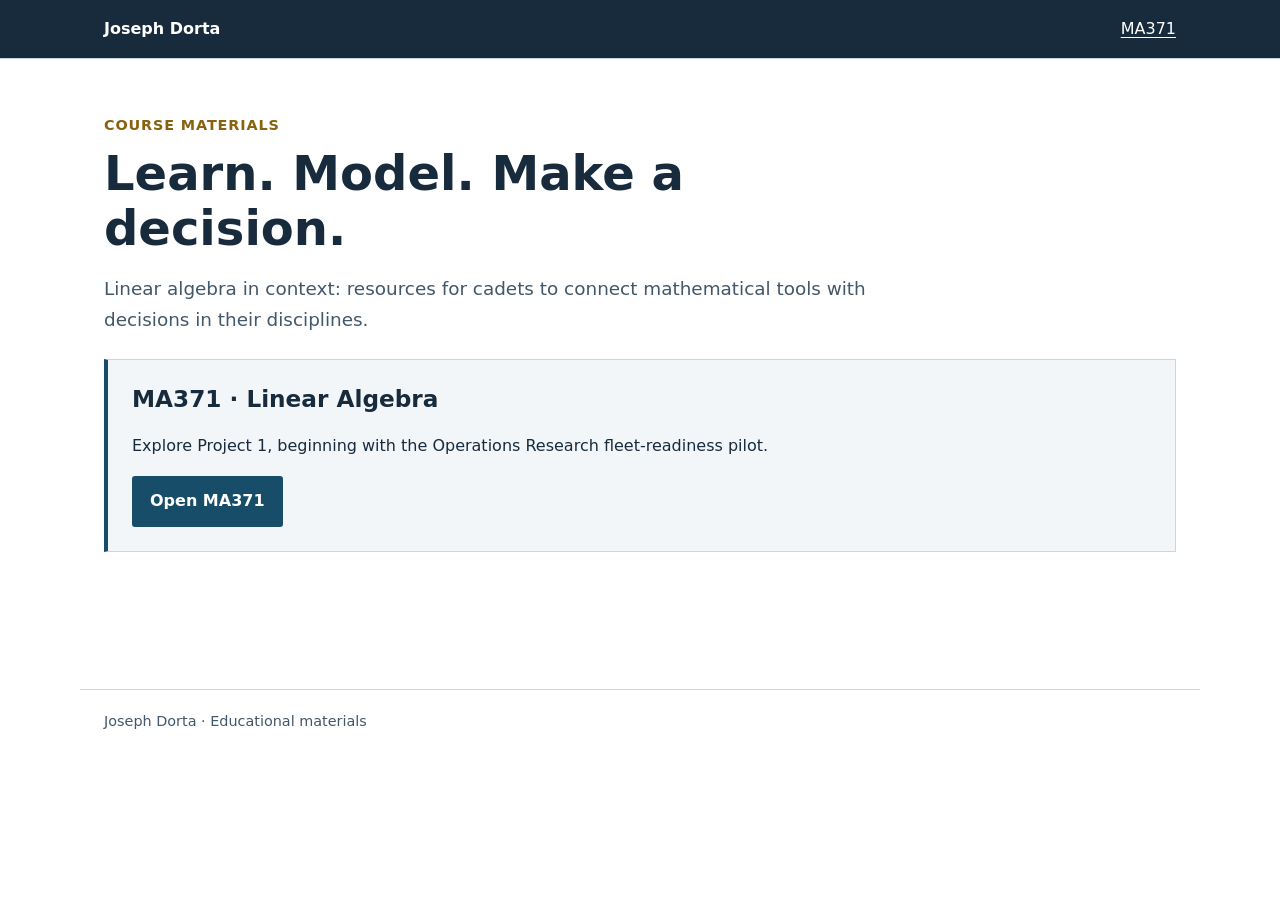
==== index.html @ 38697d87 "Publish MA371 project hub and student-facing OR pilot" ====
<!doctype html>
<html lang="en"><head><meta charset="utf-8"><meta name="viewport" content="width=device-width, initial-scale=1"><title>Joseph Dorta | Course materials</title><meta name="description" content="Joseph Dorta's course materials and linear algebra projects."><link rel="stylesheet" href="assets/style.css"><link rel="icon" href="assets/favicon.svg" type="image/svg+xml"></head>
<body><header class="site-header"><div class="wrap"><a class="brand" href="./">Joseph Dorta</a><nav aria-label="Main"><a href="ma371/">MA371</a></nav></div></header><main id="main" class="wrap"><p class="eyebrow">Course materials</p><h1>Learn. Model. Make a decision.</h1><p class="lead">Linear algebra in context: resources for cadets to connect mathematical tools with decisions in their disciplines.</p><section class="panel"><h2>MA371 · Linear Algebra</h2><p>Explore Project 1, beginning with the Operations Research fleet-readiness pilot.</p><a class="button" href="ma371/">Open MA371</a></section></main><footer class="wrap">Joseph Dorta · Educational materials</footer></body></html>
---- assets/style.css ----
:root{color-scheme:light;--ink:#172b3d;--muted:#43576a;--accent:#174d68;--gold:#88620e;--line:#cad5df;--paper:#fff;--wash:#f2f6f9;--focus:#9d3b0b}*{box-sizing:border-box}html{font-size:100%}body{margin:0;background:var(--paper);color:var(--ink);font-family:system-ui,-apple-system,"Segoe UI",sans-serif;font-size:1rem;line-height:1.65}a{color:var(--accent);text-underline-offset:.2em}a:hover{text-decoration-thickness:2px}a:focus-visible,summary:focus-visible{outline:3px solid var(--focus);outline-offset:4px}.wrap{max-width:1120px;margin:auto;padding:0 1.5rem}.site-header{border-bottom:1px solid var(--line);background:var(--ink);color:#fff}.site-header .wrap{display:flex;align-items:center;justify-content:space-between;gap:1rem;flex-wrap:wrap;padding-top:1rem;padding-bottom:1rem}.site-header a{color:#fff}.brand{font-weight:700;text-decoration:none}.site-header nav{display:flex;gap:1.25rem;flex-wrap:wrap}.site-header nav a[aria-current]{text-decoration-color:#e0be62;text-decoration-thickness:3px}main.wrap{padding-top:2.5rem;padding-bottom:2.5rem;min-height:70vh}.eyebrow{font-weight:700;letter-spacing:.06em;text-transform:uppercase;color:var(--gold);font-size:.9rem;margin-bottom:.5rem}h1{font-size:clamp(2rem,5vw,3rem);line-height:1.15;margin:.5rem 0 1.1rem;max-width:24ch}h2{font-size:1.45rem;line-height:1.3;margin-top:0}h3{font-size:1.1rem;line-height:1.4}p{max-width:76ch}.lead{font-size:1.15rem;color:var(--muted);max-width:70ch}.panel{border:1px solid var(--line);padding:1.5rem;margin:1.5rem 0;background:var(--wash);border-left:4px solid var(--accent)}.panel p:last-child{margin-bottom:0}.grid{display:grid;grid-template-columns:repeat(2,minmax(0,1fr));gap:1rem;margin:1.5rem 0}.card{border:1px solid var(--line);padding:1.5rem;border-radius:4px;display:flex;flex-direction:column;align-items:flex-start}.card p{margin-top:0}.card .button,.card .text-link{margin-top:auto}.card.featured{border-top:4px solid var(--accent)}.status{font-size:.9rem;font-weight:650;margin-bottom:.75rem;color:var(--muted)}.status.ready{color:#195841}.button{display:inline-block;background:var(--accent);color:#fff;border:2px solid var(--accent);padding:.65rem 1rem;font-weight:650;text-decoration:none;border-radius:3px}.button:hover{background:#103a50}.button.secondary{background:#fff;color:var(--accent)}.actions{display:flex;gap:.75rem;flex-wrap:wrap;margin:1.5rem 0}.breadcrumbs{font-size:.95rem;color:var(--muted);margin-bottom:1.5rem}.note{background:#fff7dd;border-left:4px solid var(--gold);padding:1rem 1.25rem;margin:1.5rem 0}.note p{margin:.2rem 0}section{margin:2rem 0}li{margin:.4rem 0}footer.wrap{border-top:1px solid var(--line);padding-top:1.2rem;padding-bottom:1.5rem;color:var(--muted);font-size:.9rem}.skip{position:absolute;left:-9999px}.skip:focus{left:1rem;top:1rem;z-index:10;background:#fff;padding:1rem}.table-scroll{overflow-x:auto}table{border-collapse:collapse;margin:1rem 0;width:100%;max-width:50rem}th,td{border-bottom:1px solid var(--line);text-align:left;padding:.6rem .75rem}thead{background:var(--wash)}caption{text-align:left;font-weight:650;margin:.5rem 0}.math{font-family:"Cambria Math",Cambria,serif;font-size:1.15rem;overflow-wrap:anywhere}.matrix{font-family:ui-monospace,monospace;white-space:pre;display:inline-block;vertical-align:middle;line-height:1.7;padding:.3rem 1rem;border-left:2px solid var(--ink);border-right:2px solid var(--ink);margin:.5rem 1rem .5rem 0}.compact{max-width:820px}details{border:1px solid var(--line);padding:.8rem 1rem;margin:1rem 0}summary{cursor:pointer;font-weight:650}@media(max-width:650px){.grid{grid-template-columns:1fr}.wrap{padding-left:1rem;padding-right:1rem}main.wrap{padding-top:1.5rem}.card,.panel{padding:1.15rem}.actions .button{width:100%;text-align:center}}@media print{.site-header,.actions,.skip,footer{display:none}main.wrap{padding:0}.panel,.card,.note{break-inside:avoid;background:none}a{color:inherit}.grid{display:block}.card{margin:1rem 0}}
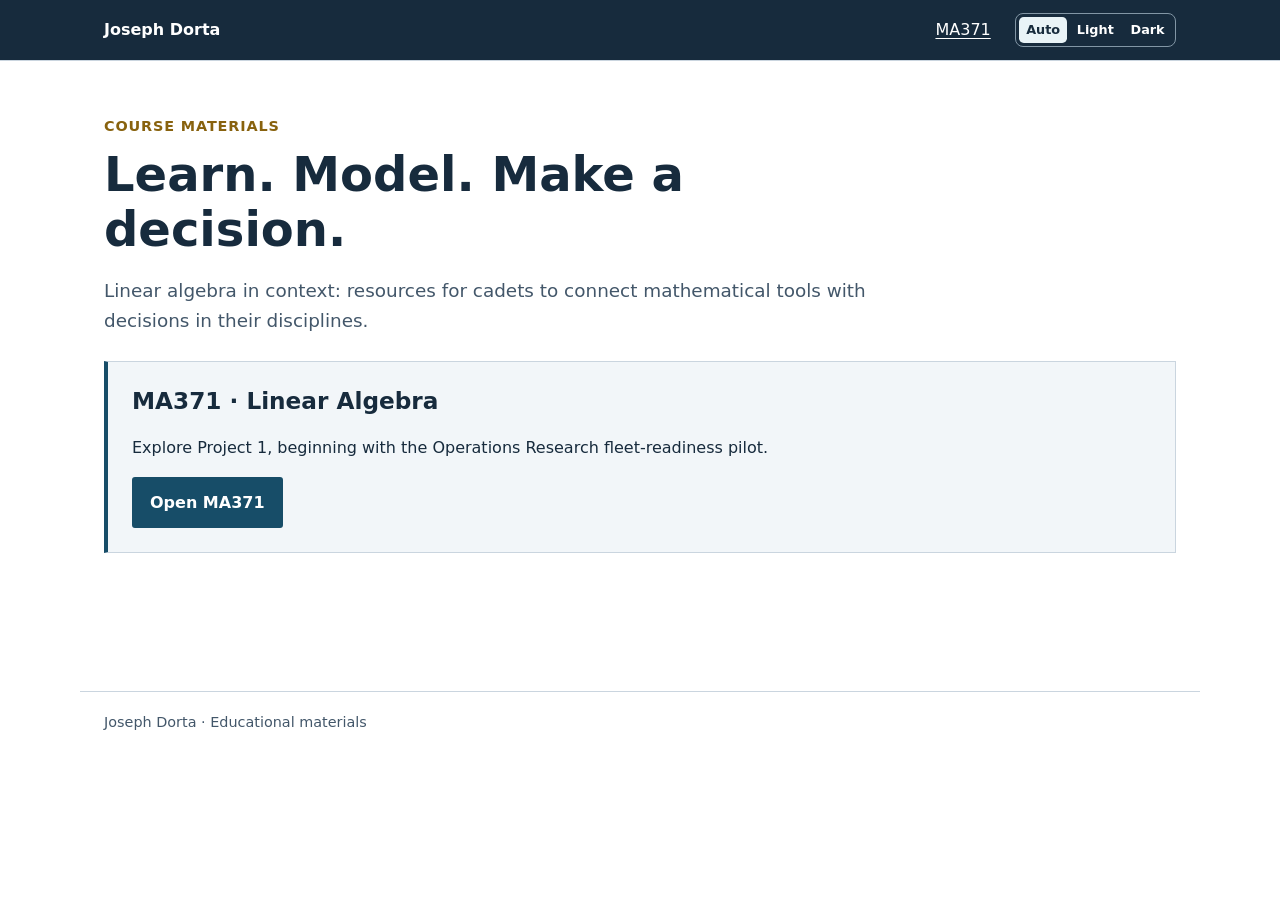
==== commit 3b29ba89: "Add site appearance modes and original fleet-depot artwork" ====
--- a/index.html
+++ b/index.html
@@ -1,3 +1,4 @@
 <!doctype html>
-<html lang="en"><head><meta charset="utf-8"><meta name="viewport" content="width=device-width, initial-scale=1"><title>Joseph Dorta | Course materials</title><meta name="description" content="Joseph Dorta's course materials and linear algebra projects."><link rel="stylesheet" href="assets/style.css"><link rel="icon" href="assets/favicon.svg" type="image/svg+xml"></head>
+<html lang="en"><head><meta charset="utf-8"><meta name="viewport" content="width=device-width, initial-scale=1"><title>Joseph Dorta | Course materials</title><meta name="description" content="Joseph Dorta's course materials and linear algebra projects."><link rel="stylesheet" href="assets/style.css"><link rel="stylesheet" href="assets/theme.css"><script src="assets/theme.js"></script><link rel="icon" href="assets/favicon.svg" type="image/svg+xml"></head>
 <body><header class="site-header"><div class="wrap"><a class="brand" href="./">Joseph Dorta</a><nav aria-label="Main"><a href="ma371/">MA371</a></nav></div></header><main id="main" class="wrap"><p class="eyebrow">Course materials</p><h1>Learn. Model. Make a decision.</h1><p class="lead">Linear algebra in context: resources for cadets to connect mathematical tools with decisions in their disciplines.</p><section class="panel"><h2>MA371 · Linear Algebra</h2><p>Explore Project 1, beginning with the Operations Research fleet-readiness pilot.</p><a class="button" href="ma371/">Open MA371</a></section></main><footer class="wrap">Joseph Dorta · Educational materials</footer></body></html>
+
--- a/assets/style.css
+++ b/assets/style.css
@@ -1 +1,2 @@
 :root{color-scheme:light;--ink:#172b3d;--muted:#43576a;--accent:#174d68;--gold:#88620e;--line:#cad5df;--paper:#fff;--wash:#f2f6f9;--focus:#9d3b0b}*{box-sizing:border-box}html{font-size:100%}body{margin:0;background:var(--paper);color:var(--ink);font-family:system-ui,-apple-system,"Segoe UI",sans-serif;font-size:1rem;line-height:1.65}a{color:var(--accent);text-underline-offset:.2em}a:hover{text-decoration-thickness:2px}a:focus-visible,summary:focus-visible{outline:3px solid var(--focus);outline-offset:4px}.wrap{max-width:1120px;margin:auto;padding:0 1.5rem}.site-header{border-bottom:1px solid var(--line);background:var(--ink);color:#fff}.site-header .wrap{display:flex;align-items:center;justify-content:space-between;gap:1rem;flex-wrap:wrap;padding-top:1rem;padding-bottom:1rem}.site-header a{color:#fff}.brand{font-weight:700;text-decoration:none}.site-header nav{display:flex;gap:1.25rem;flex-wrap:wrap}.site-header nav a[aria-current]{text-decoration-color:#e0be62;text-decoration-thickness:3px}main.wrap{padding-top:2.5rem;padding-bottom:2.5rem;min-height:70vh}.eyebrow{font-weight:700;letter-spacing:.06em;text-transform:uppercase;color:var(--gold);font-size:.9rem;margin-bottom:.5rem}h1{font-size:clamp(2rem,5vw,3rem);line-height:1.15;margin:.5rem 0 1.1rem;max-width:24ch}h2{font-size:1.45rem;line-height:1.3;margin-top:0}h3{font-size:1.1rem;line-height:1.4}p{max-width:76ch}.lead{font-size:1.15rem;color:var(--muted);max-width:70ch}.panel{border:1px solid var(--line);padding:1.5rem;margin:1.5rem 0;background:var(--wash);border-left:4px solid var(--accent)}.panel p:last-child{margin-bottom:0}.grid{display:grid;grid-template-columns:repeat(2,minmax(0,1fr));gap:1rem;margin:1.5rem 0}.card{border:1px solid var(--line);padding:1.5rem;border-radius:4px;display:flex;flex-direction:column;align-items:flex-start}.card p{margin-top:0}.card .button,.card .text-link{margin-top:auto}.card.featured{border-top:4px solid var(--accent)}.status{font-size:.9rem;font-weight:650;margin-bottom:.75rem;color:var(--muted)}.status.ready{color:#195841}.button{display:inline-block;background:var(--accent);color:#fff;border:2px solid var(--accent);padding:.65rem 1rem;font-weight:650;text-decoration:none;border-radius:3px}.button:hover{background:#103a50}.button.secondary{background:#fff;color:var(--accent)}.actions{display:flex;gap:.75rem;flex-wrap:wrap;margin:1.5rem 0}.breadcrumbs{font-size:.95rem;color:var(--muted);margin-bottom:1.5rem}.note{background:#fff7dd;border-left:4px solid var(--gold);padding:1rem 1.25rem;margin:1.5rem 0}.note p{margin:.2rem 0}section{margin:2rem 0}li{margin:.4rem 0}footer.wrap{border-top:1px solid var(--line);padding-top:1.2rem;padding-bottom:1.5rem;color:var(--muted);font-size:.9rem}.skip{position:absolute;left:-9999px}.skip:focus{left:1rem;top:1rem;z-index:10;background:#fff;padding:1rem}.table-scroll{overflow-x:auto}table{border-collapse:collapse;margin:1rem 0;width:100%;max-width:50rem}th,td{border-bottom:1px solid var(--line);text-align:left;padding:.6rem .75rem}thead{background:var(--wash)}caption{text-align:left;font-weight:650;margin:.5rem 0}.math{font-family:"Cambria Math",Cambria,serif;font-size:1.15rem;overflow-wrap:anywhere}.matrix{font-family:ui-monospace,monospace;white-space:pre;display:inline-block;vertical-align:middle;line-height:1.7;padding:.3rem 1rem;border-left:2px solid var(--ink);border-right:2px solid var(--ink);margin:.5rem 1rem .5rem 0}.compact{max-width:820px}details{border:1px solid var(--line);padding:.8rem 1rem;margin:1rem 0}summary{cursor:pointer;font-weight:650}@media(max-width:650px){.grid{grid-template-columns:1fr}.wrap{padding-left:1rem;padding-right:1rem}main.wrap{padding-top:1.5rem}.card,.panel{padding:1.15rem}.actions .button{width:100%;text-align:center}}@media print{.site-header,.actions,.skip,footer{display:none}main.wrap{padding:0}.panel,.card,.note{break-inside:avoid;background:none}a{color:inherit}.grid{display:block}.card{margin:1rem 0}}
+
--- a/assets/theme.css
+++ b/assets/theme.css
@@ -0,0 +1,111 @@
+:root {
+  --surface: #fff;
+  --header: #172b3d;
+  --header-ink: #fff;
+  --button-bg: #174d68;
+  --button-hover: #103a50;
+  --button-ink: #fff;
+  --note-bg: #fff7dd;
+  --input-bg: #fff;
+  --input-border: #687d8f;
+  --ready-ink: #195841;
+  --error-bg: #fff1ec;
+  --error-ink: #822500;
+}
+
+@media (prefers-color-scheme: dark) {
+  :root:not([data-theme="light"]) {
+    color-scheme: dark;
+    --ink: #e7f0f4;
+    --muted: #b7c8d4;
+    --accent: #94d5e7;
+    --gold: #f0c775;
+    --line: #405465;
+    --paper: #101923;
+    --wash: #1a2935;
+    --focus: #f8be6c;
+    --surface: #172532;
+    --header: #0b141d;
+    --header-ink: #f0f7fa;
+    --button-bg: #287b8f;
+    --button-hover: #206679;
+    --button-ink: #fff;
+    --note-bg: #332b1d;
+    --input-bg: #12212d;
+    --input-border: #8198a9;
+    --ready-ink: #8bdbb8;
+    --error-bg: #3b2422;
+    --error-ink: #ffb79d;
+  }
+}
+
+:root[data-theme="dark"] {
+  color-scheme: dark;
+  --ink: #e7f0f4;
+  --muted: #b7c8d4;
+  --accent: #94d5e7;
+  --gold: #f0c775;
+  --line: #405465;
+  --paper: #101923;
+  --wash: #1a2935;
+  --focus: #f8be6c;
+  --surface: #172532;
+  --header: #0b141d;
+  --header-ink: #f0f7fa;
+  --button-bg: #287b8f;
+  --button-hover: #206679;
+  --button-ink: #fff;
+  --note-bg: #332b1d;
+  --input-bg: #12212d;
+  --input-border: #8198a9;
+  --ready-ink: #8bdbb8;
+  --error-bg: #3b2422;
+  --error-ink: #ffb79d;
+}
+
+.site-header { background: var(--header); color: var(--header-ink); }
+.site-header .wrap { justify-content: initial; padding-top: .8rem; padding-bottom: .8rem; }
+.site-header a { color: var(--header-ink); }
+.site-header nav { margin-left: auto; }
+.theme-switch { display: inline-flex; align-items: center; gap: .15rem; padding: .2rem; border: 1px solid #8296a5; border-radius: .5rem; margin-left: .5rem; }
+.theme-switch button { border: 0; border-radius: .3rem; padding: .25rem .45rem; color: var(--header-ink); background: transparent; font: 600 .8rem/1.4 system-ui, sans-serif; cursor: pointer; }
+.theme-switch button[aria-pressed="true"] { background: #e9f3f7; color: #172b3d; }
+.theme-switch button:hover:not([aria-pressed="true"]) { background: #ffffff20; }
+.theme-switch button:focus-visible, button:focus-visible, select:focus-visible { outline: 3px solid var(--focus); outline-offset: 3px; }
+.card { background: var(--surface); }
+.status.ready { color: var(--ready-ink); }
+.button { background: var(--button-bg); border-color: var(--button-bg); color: var(--button-ink); }
+.button:hover { background: var(--button-hover); color: var(--button-ink); }
+.button.secondary { background: var(--surface); color: var(--accent); }
+.button.secondary:hover { background: var(--wash); color: var(--accent); }
+.note { background: var(--note-bg); }
+.skip:focus { background: var(--surface); }
+
+/* The computational SVGs have dark labels, so their plotting canvas stays light. */
+.calculator, .calculator fieldset, details { background: var(--paper); }
+.calculator input[type=number], .fleet-flow select { background: var(--input-bg); color: var(--ink); border-color: var(--input-border); }
+.calculator-status.error { background: var(--error-bg); color: var(--error-ink); }
+.code-view pre { color: var(--ink); }
+.fleet-flow, .transition-diagram { background: var(--wash); border-color: var(--line); }
+.fleet-flow .flow-disclaimer { color: var(--muted); }
+.transition-diagram button { background: var(--surface); color: var(--accent); }
+.transition-diagram button[aria-pressed="true"] { background: var(--button-bg); color: var(--button-ink); }
+.transition-diagram .diagram-caption { color: var(--muted); }
+.or-evidence { color: var(--ink); }
+.or-evidence h1, .or-evidence h2 { color: var(--ink); }
+.or-evidence th { background: var(--wash); }
+.or-evidence td, .or-evidence th { border-color: var(--line); }
+.or-evidence .notation { background: var(--wash); }
+.or-evidence svg, .fleet-flow svg, .transition-diagram svg { background: #fff; }
+.hero-art { display: block; margin: 1.25rem 0 1.5rem; overflow: hidden; border: 1px solid var(--line); border-radius: .55rem; background: #d3e4e5; }
+.hero-art img { display: block; width: 100%; height: auto; aspect-ratio: 1600 / 595; object-fit: cover; }
+.hero-art figcaption { padding: .4rem .7rem; background: var(--wash); color: var(--muted); font-size: .78rem; line-height: 1.4; }
+
+@media (max-width: 650px) {
+  .site-header nav, .theme-switch { margin-left: 0; }
+}
+@media print {
+  :root, :root[data-theme="dark"], :root:not([data-theme="light"]) { color-scheme: light; --paper: #fff; --ink: #172b3d; --muted: #43576a; --line: #cad5df; --wash: #f2f6f9; }
+  .hero-art { break-inside: avoid; }
+}
+
